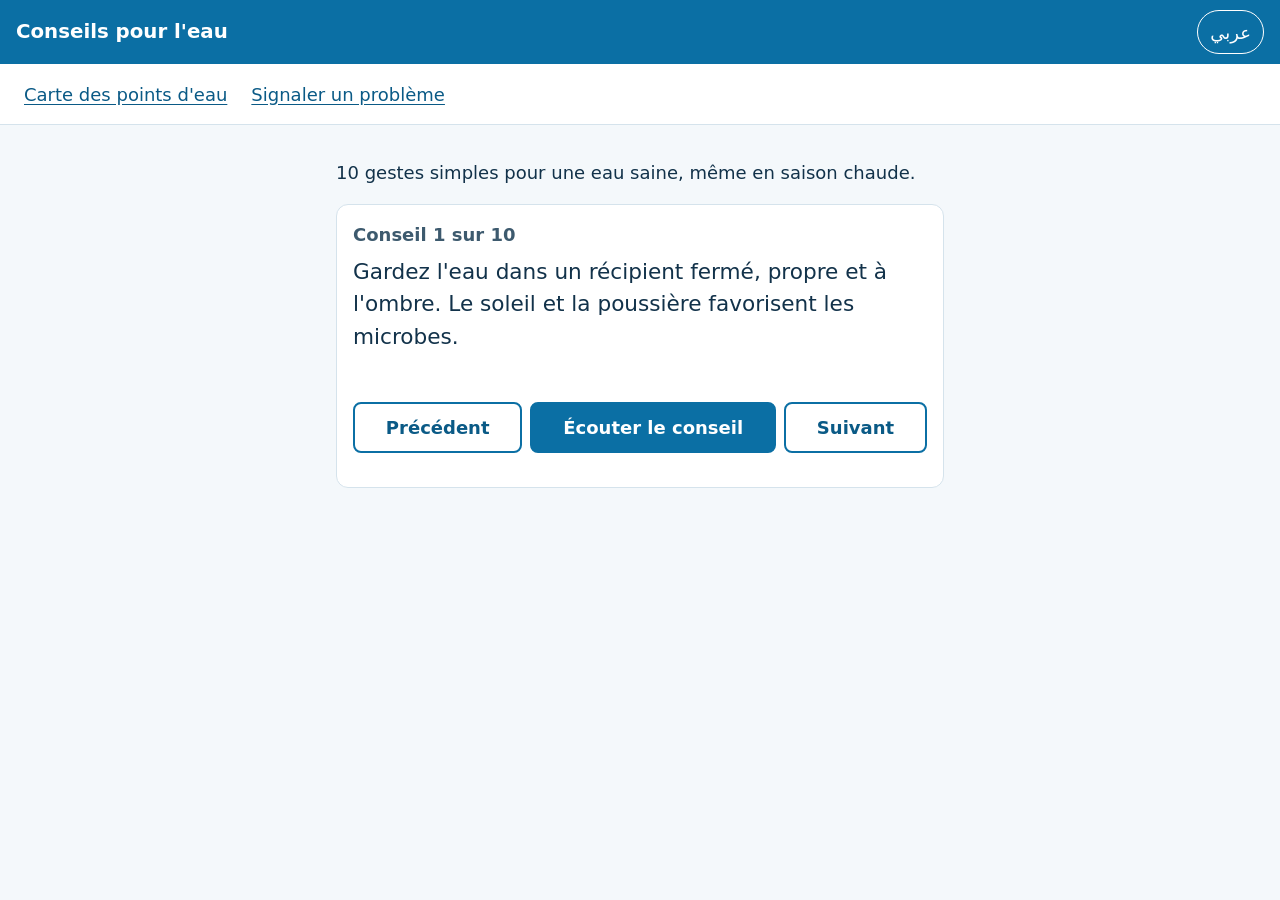
==== frontend/conseils.html @ d94c5819 "Mawjoud MVP : API FastAPI + front carte/signalement/admin FR-AR - backend : FastAPI + PostgreSQL (sc" ====
<!doctype html>
<html lang="fr">
<head>
  <meta charset="utf-8">
  <meta name="viewport" content="width=device-width, initial-scale=1">
  <title data-i18n="cs_titre">Mawjoud</title>
  <link rel="stylesheet" href="css/style.css">
</head>
<body>
  <a class="aller-contenu" href="#conseil" data-i18n="cs_aller"></a>
  <header><h1 data-i18n="cs_titre"></h1></header>
  <nav class="liens" aria-labelledby="nav-titre">
    <span id="nav-titre" class="sr-only" data-i18n="cs_nav"></span>
    <a href="index.html" data-i18n="cs_carte"></a>
    <a href="report.html" data-i18n="cs_signaler"></a>
  </nav>
  <main class="conseils">
    <p data-i18n="cs_intro"></p>
    <section class="carte-conseil" aria-labelledby="compteur">
      <h2 id="compteur"></h2>
      <p id="conseil" tabindex="-1" aria-live="polite"></p>
      <div class="actions">
        <button type="button" id="prec" data-i18n="cs_prec"></button>
        <button type="button" id="lire" aria-pressed="false" data-i18n="cs_lire"></button>
        <button type="button" id="suiv" data-i18n="cs_suiv"></button>
      </div>
      <p id="info" role="status"></p>
    </section>
  </main>
  <script src="js/config.js"></script>
  <script src="js/i18n.js"></script>
  <script>
    // Page conseils : un conseil à la fois + lecture vocale
    const TOTAL = 10;
    let n = 1;
    const $ = (id) => document.getElementById(id);
    const voix = "speechSynthesis" in window;

    function lg() { return document.documentElement.lang === "ar" ? "ar" : "fr"; }

    function afficher() {
      stop();
      $("compteur").textContent = t("cs_compteur", { n, total: TOTAL });
      $("conseil").textContent = t("conseil_" + n);
    }

    function stop() {
      if (voix) speechSynthesis.cancel();
      $("lire").textContent = t("cs_lire");
      $("lire").setAttribute("aria-pressed", "false");
    }

    function lire() {
      if (!voix) { $("info").textContent = t("cs_pas_voix"); return; }
      if (speechSynthesis.speaking) { stop(); return; }
      const u = new SpeechSynthesisUtterance($("conseil").textContent);
      u.lang = lg() === "ar" ? "ar-SA" : "fr-FR";
      const v = speechSynthesis.getVoices().find((x) => x.lang.startsWith(lg()));
      if (v) u.voice = v;
      u.rate = 0.9;
      u.onend = u.onerror = stop;
      $("lire").textContent = t("cs_stop");
      $("lire").setAttribute("aria-pressed", "true");
      speechSynthesis.speak(u);
    }

    function aller(d) {
      n = ((n - 1 + d + TOTAL) % TOTAL) + 1;
      afficher();
    }

    $("prec").addEventListener("click", () => aller(-1));
    $("suiv").addEventListener("click", () => aller(1));
    $("lire").addEventListener("click", lire);
    // Flèches gauche/droite (inversées en arabe)
    document.addEventListener("keydown", (e) => {
      if (e.target.closest("input, textarea, select")) return;
      const sens = lg() === "ar" ? -1 : 1;
      if (e.key === "ArrowRight") aller(sens);
      if (e.key === "ArrowLeft") aller(-sens);
    });
    document.addEventListener("langue", afficher);

    // Conseils ajoutés au dictionnaire I18N de config.js, puis affichage
    fetch("i18n/conseils.json")
      .then((r) => r.json())
      .then((j) => {
        Object.assign(I18N.fr, j.fr);
        Object.assign(I18N.ar, j.ar);
        appliquer();
        afficher();
      })
      .catch(() => ($("info").textContent = t("erreur")));
  </script>
</body>
</html>
---- frontend/css/style.css ----
/* Style léger, mobile d'abord */
* { box-sizing: border-box; }
html, body { margin: 0; height: 100%; }
body {
  font-family: system-ui, sans-serif;
  display: flex; flex-direction: column;
  background: #f4f8fb; color: #12324a;
}
header { padding: 10px 16px; background: #0b6fa4; color: #fff; }
header h1 { margin: 0; font-size: 1.1rem; }
#bandeau {
  padding: 10px 16px; background: #e6f6ec; color: #145a2e;
  font-weight: 600; font-size: .95rem; border-bottom: 1px solid #cde9d6;
}
#carte { flex: 1; min-height: 300px; }
.pin { font-size: 20px; line-height: 24px; text-align: center; background: none; border: 0; }

/* --- Accessibilité --- */
html { font-size: 18px; } /* texte de base ≥ 18 px */
body { line-height: 1.5; }
#bandeau { font-size: 1rem; }
a { color: #0a5a86; text-underline-offset: 3px; } /* contraste ≥ 4.5:1 sur fond clair */
/* Focus toujours visible (clavier) */
:focus-visible { outline: 3px solid #f2a900; outline-offset: 2px; }
header :focus-visible { outline-color: #fff; }
/* Cibles tactiles ≥ 44 px */
button, select, input, textarea, .liens a { min-height: 44px; min-width: 44px; }
.liens a { display: inline-flex; align-items: center; padding: 0 8px; }
/* Masqué visuellement, lu par les lecteurs d'écran */
.sr-only {
  position: absolute; width: 1px; height: 1px; overflow: hidden;
  clip: rect(0 0 0 0); white-space: nowrap;
}
/* Lien d'évitement visible au focus */
.aller-contenu { position: absolute; left: -9999px; }
.aller-contenu:focus { left: 8px; top: 8px; z-index: 1000; padding: 10px; background: #fff; color: #0a5a86; }
@media (prefers-reduced-motion: reduce) { * { transition: none !important; animation: none !important; } }

/* Page conseils */
.liens { display: flex; flex-wrap: wrap; gap: 8px; padding: 8px 16px; background: #fff; border-bottom: 1px solid #d5e3ec; }
.conseils { padding: 16px; max-width: 640px; width: 100%; margin: 0 auto; }
.carte-conseil { background: #fff; border: 1px solid #d5e3ec; border-radius: 12px; padding: 16px; }
.carte-conseil h2 { margin: 0 0 8px; font-size: 1rem; color: #3d5a6e; }
#conseil { font-size: 1.2rem; min-height: 6em; margin: 0 0 16px; }
.actions { display: flex; flex-wrap: wrap; gap: 8px; }
.actions button {
  flex: 1 1 auto; font: inherit; font-weight: 700; padding: 10px 14px;
  border: 2px solid #0b6fa4; border-radius: 8px; background: #fff; color: #0a5a86; cursor: pointer;
}
.actions #lire { background: #0b6fa4; color: #fff; }
.actions #lire[aria-pressed="true"] { background: #12324a; border-color: #12324a; }
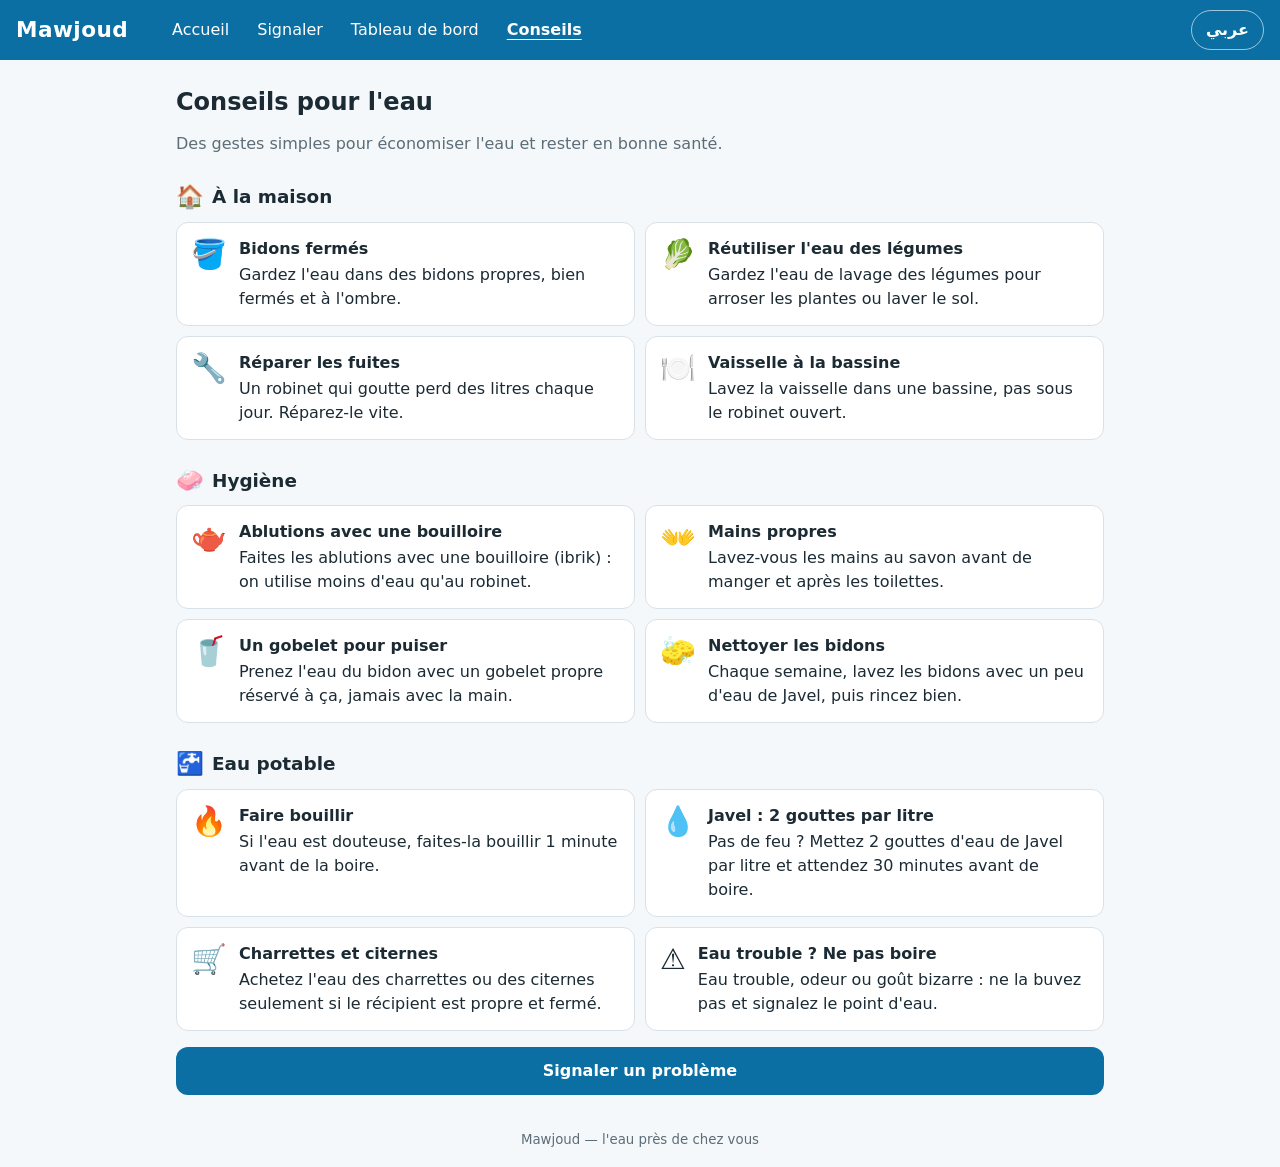
==== commit 184ada64: "Mawjoud : premier commit (API FastAPI, site FR/AR, IA, docs) - API FastAPI + PostgreSQL : points d'e" ====
--- a/frontend/conseils.html
+++ b/frontend/conseils.html
@@ -1,96 +1,48 @@
 <!doctype html>
-<html lang="fr">
+<html lang="fr" dir="ltr">
 <head>
   <meta charset="utf-8">
   <meta name="viewport" content="width=device-width, initial-scale=1">
-  <title data-i18n="cs_titre">Mawjoud</title>
+  <title data-i18n="title.tips">Conseils — Mawjoud</title>
   <link rel="stylesheet" href="css/style.css">
+  <style>
+    /* Page-specific: text cards with an emoji, no images. */
+    .tips-intro { margin-bottom: 8px; }
+    .tip-section { margin-top: 20px; }
+    .tip-section h2 { display: flex; align-items: center; gap: 8px; }
+    .tip-section h2 .tip-emoji { font-size: 1.4rem; }
+    .tip { display: flex; align-items: flex-start; gap: 12px; }
+    .tip .tip-emoji { flex: none; font-size: 1.8rem; line-height: 1.2; }
+    .tip h3 { margin: 0 0 2px; }
+    .tip p { margin: 0; color: var(--text); }
+    @media (min-width: 720px) {
+      .tip-section .card-list { grid-template-columns: 1fr 1fr; }
+    }
+  </style>
 </head>
 <body>
-  <a class="aller-contenu" href="#conseil" data-i18n="cs_aller"></a>
-  <header><h1 data-i18n="cs_titre"></h1></header>
-  <nav class="liens" aria-labelledby="nav-titre">
-    <span id="nav-titre" class="sr-only" data-i18n="cs_nav"></span>
-    <a href="index.html" data-i18n="cs_carte"></a>
-    <a href="report.html" data-i18n="cs_signaler"></a>
-  </nav>
-  <main class="conseils">
-    <p data-i18n="cs_intro"></p>
-    <section class="carte-conseil" aria-labelledby="compteur">
-      <h2 id="compteur"></h2>
-      <p id="conseil" tabindex="-1" aria-live="polite"></p>
-      <div class="actions">
-        <button type="button" id="prec" data-i18n="cs_prec"></button>
-        <button type="button" id="lire" aria-pressed="false" data-i18n="cs_lire"></button>
-        <button type="button" id="suiv" data-i18n="cs_suiv"></button>
-      </div>
-      <p id="info" role="status"></p>
-    </section>
+  <header class="site-header">
+    <a class="logo" href="index.html">Mawjoud</a>
+    <button class="lang-toggle" type="button" data-lang-toggle>عربي</button>
+    <input type="checkbox" id="nav-toggle" class="nav-toggle" hidden>
+    <label for="nav-toggle" class="nav-burger" data-i18n-aria="nav.menu" aria-label="Menu"><span></span></label>
+    <nav class="site-nav">
+      <a href="index.html" data-i18n="nav.home">Accueil</a>
+      <a href="signaler.html" data-i18n="nav.report">Signaler</a>
+      <a href="dashboard.html" data-i18n="nav.dashboard">Tableau de bord</a>
+      <a href="conseils.html" aria-current="page" data-i18n="nav.tips">Conseils</a>
+    </nav>
+  </header>
+  <main class="container">
+    <h1 data-i18n="tips.title">Conseils pour l'eau</h1>
+    <p class="lead tips-intro" data-i18n="tips.intro">Des gestes simples pour économiser l'eau et rester en bonne santé.</p>
+    <div id="tips" aria-live="polite"></div>
+    <a class="btn btn-primary btn-block" href="signaler.html" data-i18n="home.cta_report">Signaler un problème</a>
   </main>
+  <footer class="site-footer"><small data-i18n="footer.text">Mawjoud — l'eau près de chez vous</small></footer>
   <script src="js/config.js"></script>
   <script src="js/i18n.js"></script>
-  <script>
-    // Page conseils : un conseil à la fois + lecture vocale
-    const TOTAL = 10;
-    let n = 1;
-    const $ = (id) => document.getElementById(id);
-    const voix = "speechSynthesis" in window;
-
-    function lg() { return document.documentElement.lang === "ar" ? "ar" : "fr"; }
-
-    function afficher() {
-      stop();
-      $("compteur").textContent = t("cs_compteur", { n, total: TOTAL });
-      $("conseil").textContent = t("conseil_" + n);
-    }
-
-    function stop() {
-      if (voix) speechSynthesis.cancel();
-      $("lire").textContent = t("cs_lire");
-      $("lire").setAttribute("aria-pressed", "false");
-    }
-
-    function lire() {
-      if (!voix) { $("info").textContent = t("cs_pas_voix"); return; }
-      if (speechSynthesis.speaking) { stop(); return; }
-      const u = new SpeechSynthesisUtterance($("conseil").textContent);
-      u.lang = lg() === "ar" ? "ar-SA" : "fr-FR";
-      const v = speechSynthesis.getVoices().find((x) => x.lang.startsWith(lg()));
-      if (v) u.voice = v;
-      u.rate = 0.9;
-      u.onend = u.onerror = stop;
-      $("lire").textContent = t("cs_stop");
-      $("lire").setAttribute("aria-pressed", "true");
-      speechSynthesis.speak(u);
-    }
-
-    function aller(d) {
-      n = ((n - 1 + d + TOTAL) % TOTAL) + 1;
-      afficher();
-    }
-
-    $("prec").addEventListener("click", () => aller(-1));
-    $("suiv").addEventListener("click", () => aller(1));
-    $("lire").addEventListener("click", lire);
-    // Flèches gauche/droite (inversées en arabe)
-    document.addEventListener("keydown", (e) => {
-      if (e.target.closest("input, textarea, select")) return;
-      const sens = lg() === "ar" ? -1 : 1;
-      if (e.key === "ArrowRight") aller(sens);
-      if (e.key === "ArrowLeft") aller(-sens);
-    });
-    document.addEventListener("langue", afficher);
-
-    // Conseils ajoutés au dictionnaire I18N de config.js, puis affichage
-    fetch("i18n/conseils.json")
-      .then((r) => r.json())
-      .then((j) => {
-        Object.assign(I18N.fr, j.fr);
-        Object.assign(I18N.ar, j.ar);
-        appliquer();
-        afficher();
-      })
-      .catch(() => ($("info").textContent = t("erreur")));
-  </script>
+  <script src="js/api.js"></script>
+  <script src="js/conseils.js"></script>
 </body>
 </html>
--- a/frontend/css/style.css
+++ b/frontend/css/style.css
@@ -1,51 +1,434 @@
-/* Style léger, mobile d'abord */
+/* Mawjoud — mobile first. Logical properties (inline-start/end) so RTL flips automatically. */
+:root {
+  --bg: #f5f8fa;
+  --surface: #ffffff;
+  --text: #1b2a33;
+  --muted: #5c6d78;
+  --border: #d8e1e7;
+  --primary: #0b6fa4;
+  --primary-text: #ffffff;
+  --ok: #1e8a4c;
+  --warn: #c27c0e;
+  --danger: #c0392b;
+  --radius: 12px;
+  --gap: 16px;
+  font-size: 16px;
+}
+
 * { box-sizing: border-box; }
-html, body { margin: 0; height: 100%; }
+
+html, body { margin: 0; }
+
 body {
-  font-family: system-ui, sans-serif;
-  display: flex; flex-direction: column;
-  background: #f4f8fb; color: #12324a;
-}
-header { padding: 10px 16px; background: #0b6fa4; color: #fff; }
-header h1 { margin: 0; font-size: 1.1rem; }
-#bandeau {
-  padding: 10px 16px; background: #e6f6ec; color: #145a2e;
-  font-weight: 600; font-size: .95rem; border-bottom: 1px solid #cde9d6;
-}
-#carte { flex: 1; min-height: 300px; }
-.pin { font-size: 20px; line-height: 24px; text-align: center; background: none; border: 0; }
-
-/* --- Accessibilité --- */
-html { font-size: 18px; } /* texte de base ≥ 18 px */
-body { line-height: 1.5; }
-#bandeau { font-size: 1rem; }
-a { color: #0a5a86; text-underline-offset: 3px; } /* contraste ≥ 4.5:1 sur fond clair */
-/* Focus toujours visible (clavier) */
-:focus-visible { outline: 3px solid #f2a900; outline-offset: 2px; }
-header :focus-visible { outline-color: #fff; }
-/* Cibles tactiles ≥ 44 px */
-button, select, input, textarea, .liens a { min-height: 44px; min-width: 44px; }
-.liens a { display: inline-flex; align-items: center; padding: 0 8px; }
-/* Masqué visuellement, lu par les lecteurs d'écran */
-.sr-only {
-  position: absolute; width: 1px; height: 1px; overflow: hidden;
-  clip: rect(0 0 0 0); white-space: nowrap;
-}
-/* Lien d'évitement visible au focus */
-.aller-contenu { position: absolute; left: -9999px; }
-.aller-contenu:focus { left: 8px; top: 8px; z-index: 1000; padding: 10px; background: #fff; color: #0a5a86; }
-@media (prefers-reduced-motion: reduce) { * { transition: none !important; animation: none !important; } }
-
-/* Page conseils */
-.liens { display: flex; flex-wrap: wrap; gap: 8px; padding: 8px 16px; background: #fff; border-bottom: 1px solid #d5e3ec; }
-.conseils { padding: 16px; max-width: 640px; width: 100%; margin: 0 auto; }
-.carte-conseil { background: #fff; border: 1px solid #d5e3ec; border-radius: 12px; padding: 16px; }
-.carte-conseil h2 { margin: 0 0 8px; font-size: 1rem; color: #3d5a6e; }
-#conseil { font-size: 1.2rem; min-height: 6em; margin: 0 0 16px; }
-.actions { display: flex; flex-wrap: wrap; gap: 8px; }
-.actions button {
-  flex: 1 1 auto; font: inherit; font-weight: 700; padding: 10px 14px;
-  border: 2px solid #0b6fa4; border-radius: 8px; background: #fff; color: #0a5a86; cursor: pointer;
-}
-.actions #lire { background: #0b6fa4; color: #fff; }
-.actions #lire[aria-pressed="true"] { background: #12324a; border-color: #12324a; }
+  background: var(--bg);
+  color: var(--text);
+  font-family: system-ui, -apple-system, "Segoe UI", Roboto, sans-serif;
+  line-height: 1.5;
+  min-height: 100vh;
+  display: flex;
+  flex-direction: column;
+}
+
+html[lang="ar"] body {
+  font-family: "Noto Naskh Arabic", "Segoe UI", Tahoma, "Geeza Pro", sans-serif;
+  line-height: 1.7;
+}
+
+/* ---------- Header ---------- */
+.site-header {
+  position: sticky;
+  top: 0;
+  z-index: 1100; /* above Leaflet panes/controls (≤ 1000) */
+  display: flex;
+  flex-wrap: wrap;
+  align-items: center;
+  gap: 8px;
+  padding: 10px var(--gap);
+  background: var(--primary);
+  color: var(--primary-text);
+}
+
+.logo {
+  font-weight: 800;
+  font-size: 1.35rem;
+  letter-spacing: .02em;
+  color: inherit;
+  text-decoration: none;
+  margin-inline-end: auto;
+}
+
+.lang-toggle {
+  min-height: 40px;
+  padding: 0 14px;
+  border: 1px solid rgba(255, 255, 255, .6);
+  border-radius: 999px;
+  background: transparent;
+  color: inherit;
+  font: inherit;
+  font-weight: 600;
+  cursor: pointer;
+}
+.lang-toggle:hover, .lang-toggle:focus-visible { background: rgba(255, 255, 255, .15); }
+
+.nav-burger {
+  display: inline-flex;
+  align-items: center;
+  justify-content: center;
+  width: 44px;
+  height: 40px;
+  cursor: pointer;
+}
+.nav-burger span,
+.nav-burger span::before,
+.nav-burger span::after {
+  display: block;
+  width: 22px;
+  height: 2px;
+  background: currentColor;
+  border-radius: 2px;
+  position: relative;
+}
+.nav-burger span::before, .nav-burger span::after { content: ""; position: absolute; }
+.nav-burger span::before { top: -7px; }
+.nav-burger span::after { top: 7px; }
+
+.site-nav {
+  display: none;
+  flex-basis: 100%;
+  flex-direction: column;
+  padding-block: 4px 8px;
+}
+.nav-toggle:checked ~ .site-nav { display: flex; }
+
+.site-nav a {
+  color: inherit;
+  text-decoration: none;
+  padding: 10px 4px;
+  border-radius: 8px;
+}
+.site-nav a[aria-current="page"] { font-weight: 700; text-decoration: underline; text-underline-offset: 4px; }
+.site-nav a:hover { background: rgba(255, 255, 255, .12); }
+
+@media (min-width: 720px) {
+  .site-header { flex-wrap: nowrap; }
+  .nav-burger { display: none; }
+  .site-nav {
+    display: flex;
+    flex-direction: row;
+    flex-basis: auto;
+    gap: 4px;
+    padding: 0;
+    order: -1;
+    margin-inline-start: 24px;
+  }
+  .logo { order: -2; margin-inline-end: 0; }
+  .lang-toggle { margin-inline-start: auto; }
+  .site-nav a { padding: 8px 12px; }
+}
+
+/* ---------- Layout ---------- */
+.container {
+  width: 100%;
+  max-width: 960px;
+  margin-inline: auto;
+  padding: var(--gap);
+  flex: 1;
+}
+
+h1 { font-size: 1.5rem; margin: 8px 0 12px; }
+h2 { font-size: 1.15rem; margin: 24px 0 8px; }
+h3 { font-size: 1rem; margin: 0 0 4px; }
+.lead { color: var(--muted); margin-top: 0; }
+
+.site-footer {
+  padding: var(--gap);
+  text-align: center;
+  color: var(--muted);
+}
+
+/* ---------- Components ---------- */
+.card-list { list-style: none; padding: 0; margin: 0 0 var(--gap); display: grid; gap: 10px; }
+
+.card {
+  background: var(--surface);
+  border: 1px solid var(--border);
+  border-radius: var(--radius);
+  padding: 14px;
+}
+.card p { margin: 0; }
+.muted { color: var(--muted); }
+
+/* ---------- Accueil : bandeau de pénurie + étiquettes de quartier sur la carte ---------- */
+.alert-banner { display: grid; gap: 8px; margin-bottom: 12px; }
+.alert-banner[hidden] { display: none; }
+.alert-banner .alert { font-size: 1.02rem; }
+.leaflet-tooltip.q-label {
+  background: rgba(255, 255, 255, .85);
+  border: 0;
+  box-shadow: none;
+  padding: 1px 6px;
+  font: inherit;
+  font-size: 12px;
+  font-weight: 700;
+  line-height: 1.4;
+  color: #1b2a33;
+}
+.leaflet-tooltip.q-label::before { display: none; }
+
+/* ---------- Accueil : liste + carte ---------- */
+.list-head { display: flex; align-items: center; justify-content: space-between; gap: 12px; margin-top: 8px; }
+.list-head h2 { margin: 0; }
+.list-status { margin: 6px 0 10px; font-size: .9rem; color: var(--muted); min-height: 1.4em; }
+
+.list-group {
+  margin-top: 6px;
+  padding-inline: 4px;
+  font-size: .85rem;
+  font-weight: 700;
+  color: var(--muted);
+  text-transform: uppercase;
+  letter-spacing: .04em;
+}
+html[lang="ar"] .list-group { text-transform: none; letter-spacing: 0; }
+
+.point-card { display: flex; align-items: center; gap: 12px; padding: 12px 14px; }
+.etat-dot { font-size: 1.25rem; line-height: 1; flex: none; }
+.point-body { display: grid; gap: 2px; flex: 1; min-width: 0; }
+.point-name { overflow-wrap: anywhere; }
+.point-meta { font-size: .875rem; color: var(--muted); }
+.point-dist { flex: none; font-weight: 700; font-variant-numeric: tabular-nums; white-space: nowrap; }
+.point-card.etat-panne { border-inline-start: 4px solid var(--danger); }
+.point-card.etat-faible { border-inline-start: 4px solid var(--warn); }
+.point-card.etat-ok { border-inline-start: 4px solid var(--ok); }
+
+.map {
+  display: grid;
+  place-items: center;
+  height: 60vh;
+  min-height: 300px;
+  margin-bottom: var(--gap);
+  background: #e4edf2;
+  border: 1px solid var(--border);
+  border-radius: var(--radius);
+  color: var(--muted);
+  overflow: hidden;
+}
+.map[hidden] { display: none; }
+.map.leaflet-container { display: block; }
+.popup { display: grid; gap: 4px; min-width: 160px; font-family: inherit; }
+.popup .btn { margin-top: 6px; color: var(--primary-text); }
+
+.btn {
+  display: inline-flex;
+  align-items: center;
+  justify-content: center;
+  min-height: 48px;
+  padding: 0 20px;
+  border: 0;
+  border-radius: var(--radius);
+  font: inherit;
+  font-weight: 600;
+  text-decoration: none;
+  cursor: pointer;
+}
+.btn-primary { background: var(--primary); color: var(--primary-text); }
+.btn-primary:disabled { opacity: .6; cursor: progress; }
+.btn-block { width: 100%; }
+.btn-outline { min-height: 40px; padding: 0 14px; background: var(--surface); color: var(--primary); border: 1px solid var(--primary); }
+.btn-small { min-height: 36px; padding: 0 14px; font-size: .9rem; }
+
+/* ---------- Forms ---------- */
+.form { display: grid; gap: var(--gap); }
+.field { display: grid; gap: 6px; margin: 0 0 var(--gap); border: 0; padding: 0; }
+.form .field { margin: 0; }
+.field > span, .field > legend { font-weight: 600; padding: 0; }
+
+input[type="search"], input[type="text"], select, textarea {
+  width: 100%;
+  min-height: 48px;
+  padding: 10px 12px;
+  border: 1px solid var(--border);
+  border-radius: 10px;
+  background: var(--surface);
+  color: inherit;
+  font: inherit;
+}
+textarea { resize: vertical; }
+input:focus-visible, select:focus-visible, textarea:focus-visible, .btn:focus-visible {
+  outline: 3px solid rgba(11, 111, 164, .35);
+  outline-offset: 2px;
+}
+
+.choice {
+  display: flex;
+  align-items: center;
+  gap: 10px;
+  min-height: 44px;
+  padding: 0 12px;
+  background: var(--surface);
+  border: 1px solid var(--border);
+  border-radius: 10px;
+}
+.choice + .choice { margin-top: 6px; }
+
+/* ---------- Signaler ---------- */
+.visually-hidden {
+  position: absolute !important;
+  width: 1px; height: 1px;
+  overflow: hidden;
+  clip: rect(0 0 0 0);
+  white-space: nowrap;
+}
+
+.type-grid { display: grid; grid-template-columns: 1fr 1fr; gap: 10px; }
+.type-tile {
+  position: relative;
+  display: flex;
+  flex-direction: column;
+  align-items: center;
+  justify-content: center;
+  gap: 6px;
+  min-height: 104px;
+  padding: 12px 8px;
+  text-align: center;
+  font-weight: 600;
+  background: var(--surface);
+  border: 2px solid var(--border);
+  border-radius: var(--radius);
+  cursor: pointer;
+  user-select: none;
+  transition: border-color .15s, background-color .15s;
+}
+.type-tile input { position: absolute; opacity: 0; pointer-events: none; }
+.type-emoji { font-size: 2rem; line-height: 1; }
+.type-tile:has(input:checked) { border-color: var(--primary); background: #e7f2f9; box-shadow: inset 0 0 0 1px var(--primary); }
+.type-tile:has(input:focus-visible) { outline: 3px solid rgba(11, 111, 164, .35); outline-offset: 2px; }
+
+.char-count { justify-self: end; }
+
+.photo-pick { position: relative; justify-self: start; gap: 8px; cursor: pointer; }
+.photo-pick:has(input:focus-visible) { outline: 3px solid rgba(11, 111, 164, .35); outline-offset: 2px; }
+.photo-preview { display: flex; align-items: center; gap: 12px; margin-top: 8px; }
+.photo-preview[hidden] { display: none; }
+.photo-preview img {
+  width: 88px; height: 88px;
+  object-fit: cover;
+  border-radius: 10px;
+  border: 1px solid var(--border);
+  background: #e4edf2;
+}
+.photo-info { display: grid; gap: 4px; justify-items: start; }
+.link-btn {
+  padding: 4px 0;
+  background: none;
+  border: 0;
+  color: var(--danger);
+  font: inherit;
+  font-size: .9rem;
+  text-decoration: underline;
+  cursor: pointer;
+}
+
+.when-busy { display: none; }
+.is-busy .when-idle { display: none; }
+.is-busy .when-busy { display: inline; }
+
+.msg:empty { display: none; }
+.msg { margin: 0; padding: 10px 12px; border-radius: 10px; background: #fdecea; color: var(--danger); }
+.msg.ok { background: #e6f4ec; color: var(--ok); }
+
+/* ---------- Dashboard ---------- */
+.stats { display: grid; grid-template-columns: repeat(3, 1fr); gap: 10px; }
+.stat {
+  display: grid;
+  gap: 2px;
+  text-align: center;
+  padding: 14px 6px;
+  background: var(--surface);
+  border: 1px solid var(--border);
+  border-radius: var(--radius);
+}
+.stat-value { font-size: 1.6rem; font-weight: 800; }
+.stat-label { font-size: .85rem; color: var(--muted); }
+.login-box { max-width: 420px; margin: 24px auto; }
+.login-box[hidden], #dash-view[hidden] { display: none; }
+
+.dash-head { display: flex; align-items: center; justify-content: space-between; gap: 12px; }
+.dash-head .link-btn { color: var(--muted); }
+
+.kpi-sentence { margin: 0 0 12px; font-size: 1.05rem; font-weight: 600; }
+.kpis { grid-template-columns: repeat(2, 1fr); }
+@media (min-width: 720px) { .kpis { grid-template-columns: repeat(4, 1fr); } }
+.stat-value.stat-text { font-size: 1.15rem; line-height: 1.6; overflow-wrap: anywhere; }
+#kpi-week { color: var(--danger); }
+
+.alerts { display: grid; gap: 8px; margin-top: 12px; }
+.alert {
+  margin: 0;
+  padding: 10px 12px;
+  border-radius: 10px;
+  background: #fdecea;
+  color: var(--danger);
+  font-weight: 600;
+  border-inline-start: 4px solid var(--danger);
+}
+
+/* Reports table: real table on wide screens, stacked cards on phones */
+.table-wrap { margin-top: 8px; }
+.reports-table { width: 100%; border-collapse: collapse; background: var(--surface); border: 1px solid var(--border); border-radius: var(--radius); overflow: hidden; }
+.reports-table th, .reports-table td { padding: 10px 12px; text-align: start; vertical-align: middle; border-bottom: 1px solid var(--border); }
+.reports-table th { font-size: .8rem; color: var(--muted); font-weight: 700; background: #f0f4f7; }
+.reports-table tbody tr:last-child td { border-bottom: 0; }
+.reports-table tr { transition: opacity .25s, transform .25s; }
+.reports-table tr.is-removing { opacity: 0; transform: translateX(24px); }
+html[dir="rtl"] .reports-table tr.is-removing { transform: translateX(-24px); }
+
+.cell-sub { display: block; }
+.cell-type { display: block; font-weight: 600; }
+.cell-text {
+  display: -webkit-box;
+  -webkit-line-clamp: 2;
+  -webkit-box-orient: vertical;
+  overflow: hidden;
+  font-size: .875rem;
+  color: var(--muted);
+  max-width: 34ch;
+}
+.cell-date { white-space: nowrap; font-size: .875rem; font-variant-numeric: tabular-nums; }
+.cell-action { text-align: end; }
+
+.badge { display: inline-block; padding: 3px 10px; border-radius: 999px; font-size: .8rem; font-weight: 700; white-space: nowrap; }
+.urg-haute { background: #fdecea; color: #a52a1f; }
+.urg-moyenne { background: #fff3dc; color: #8a5800; }
+.urg-basse { background: #e6f4ec; color: #1b6e3f; }
+
+.thumb { display: block; width: 56px; height: 56px; object-fit: cover; border-radius: 8px; border: 1px solid var(--border); background: #e4edf2; }
+.btn-repair { background: var(--ok); color: #fff; white-space: nowrap; }
+.btn-repair:disabled { opacity: .6; cursor: progress; }
+
+@media (max-width: 719px) {
+  .reports-table, .reports-table tbody, .reports-table tr, .reports-table td { display: block; width: 100%; }
+  .reports-table { border: 0; background: none; }
+  .reports-table thead { display: none; }
+  .reports-table tr {
+    display: grid;
+    grid-template-columns: 1fr auto;
+    gap: 6px 12px;
+    margin-bottom: 10px;
+    padding: 12px;
+    background: var(--surface);
+    border: 1px solid var(--border);
+    border-radius: var(--radius);
+  }
+  .reports-table td { padding: 0; border: 0; }
+  .reports-table td[colspan] { grid-column: 1 / -1; }
+  .reports-table td:nth-child(1) { grid-column: 1; }          /* badge */
+  .reports-table td:nth-child(5) { grid-column: 2; grid-row: 1 / span 3; } /* photo */
+  .reports-table td:nth-child(2),
+  .reports-table td:nth-child(3),
+  .reports-table td:nth-child(4) { grid-column: 1; }
+  .reports-table td:nth-child(5):has(.muted) { display: none; }
+  .cell-action { grid-column: 1 / -1; text-align: stretch; }
+  .cell-action .btn { width: 100%; min-height: 44px; }
+  .cell-text { max-width: none; }
+}
